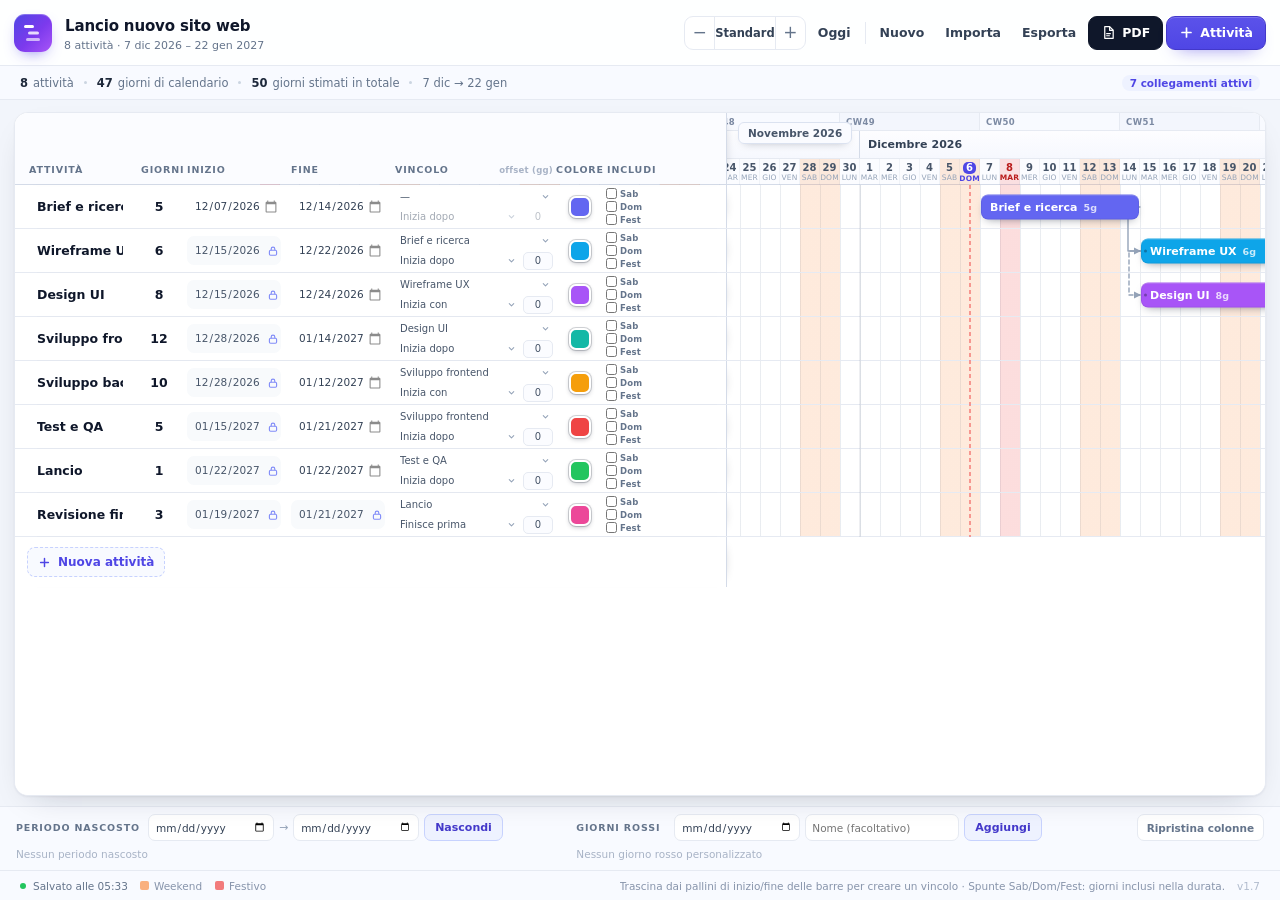
==== GanttCT-Installazione/app/index.html @ 8334c630 "v1.9: nome "GanttCT by MG" e icona dell'applicazione - Icona da Icona.png: assets/icon.ico (collegam" ====
<!DOCTYPE html>
<html lang="it">
<head>
  <meta charset="utf-8">
  <meta name="viewport" content="width=device-width, initial-scale=1">
  <meta name="description" content="GanttCT by MG — pianificazione attività con diagramma di Gantt, dipendenze automatiche, export PDF e progetto JSON.">
  <title>GanttCT by MG</title>
  <link rel="icon" href="assets/icon.png" type="image/png">
  <link rel="apple-touch-icon" href="assets/icon.png">
  <link rel="stylesheet" href="css/styles.css">
</head>
<body>
  <div class="app" id="app">
    <header class="topbar">
      <div class="brand">
        <div class="logo" aria-hidden="true">
          <svg viewBox="0 0 24 24" fill="none">
            <rect x="3" y="4" width="10" height="3" rx="1.5" fill="#fff"/>
            <rect x="7" y="10.5" width="11" height="3" rx="1.5" fill="#fff" opacity=".82"/>
            <rect x="5" y="17" width="14" height="3" rx="1.5" fill="#fff" opacity=".62"/>
          </svg>
        </div>
        <div class="brand-text">
          <div class="app-name">GanttCT by MG</div>
          <input id="projectName" class="project-name" value="Nuovo progetto" maxlength="80"
                 aria-label="Nome del progetto" spellcheck="false" autocomplete="off">
          <div class="project-meta" id="projectMeta">—</div>
        </div>
      </div>

      <div class="toolbar">
        <div class="zoom" role="group" aria-label="Livello di zoom">
          <button type="button" class="zoom-btn" id="zoomOut" title="Riduci zoom" aria-label="Riduci zoom">−</button>
          <span class="zoom-label" id="zoomLabel" title="Livello di zoom">Standard</span>
          <button type="button" class="zoom-btn" id="zoomIn" title="Aumenta zoom" aria-label="Aumenta zoom">+</button>
        </div>
        <button type="button" class="btn ghost" id="btnToday" title="Vai a oggi">Oggi</button>
        <span class="divider" aria-hidden="true"></span>
        <button type="button" class="btn ghost" id="btnNew" title="Crea un nuovo lavoro: Gantt o stima tempo ciclo">Nuovo</button>
        <button type="button" class="btn ghost" id="btnImport" title="Importa un progetto .json">Importa</button>
        <button type="button" class="btn ghost" id="btnJson" title="Esporta il progetto in JSON (Ctrl+S)">Esporta</button>
        <button type="button" class="btn dark" id="btnPdf" title="Esporta il diagramma in PDF">
          <svg viewBox="0 0 16 16" aria-hidden="true"><path d="M4 1.8h5.2L13 5.6v8.6H4z" fill="none" stroke="currentColor" stroke-width="1.3" stroke-linejoin="round"/><path d="M9.2 1.8v3.9H13" fill="none" stroke="currentColor" stroke-width="1.3" stroke-linejoin="round"/><path d="M6 9.2h4M6 11.5h3" stroke="currentColor" stroke-width="1.2" stroke-linecap="round"/></svg>
          PDF
        </button>
        <button type="button" class="btn primary" id="btnAdd" title="Aggiungi attività">
          <svg viewBox="0 0 16 16" aria-hidden="true"><path d="M8 3.2v9.6M3.2 8h9.6" stroke="currentColor" stroke-width="1.8" stroke-linecap="round"/></svg>
          Attività
        </button>
        <input type="file" id="fileInput" accept=".json,application/json" hidden>
      </div>
    </header>

    <div class="statsbar" id="statsbar"></div>

    <main class="board" id="board">
      <div class="tl-chip" id="tlChip" aria-hidden="true"><span id="tlChipText"></span></div>
      <div class="grid" id="grid" aria-label="Diagramma di Gantt"></div>
      <div class="empty" id="empty" hidden>
        <div class="empty-icon" aria-hidden="true">
          <svg viewBox="0 0 48 48" fill="none">
            <rect x="5" y="9" width="38" height="30" rx="6" stroke="currentColor" stroke-width="2"/>
            <path d="M5 18h38M16 9v30" stroke="currentColor" stroke-width="2"/>
            <rect x="21" y="23" width="14" height="5" rx="2.5" fill="currentColor" opacity=".75"/>
            <rect x="21" y="31" width="9" height="4" rx="2" fill="currentColor" opacity=".4"/>
          </svg>
        </div>
        <h2>Inizia a pianificare</h2>
        <p>Aggiungi la prima attività con durata e date, oppure importa un progetto salvato. Puoi partire anche da un esempio già collegato.</p>
        <div class="empty-actions">
          <button type="button" class="btn primary" id="emptyAdd">Aggiungi attività</button>
          <button type="button" class="btn ghost" id="emptyDemo">Carica esempio</button>
        </div>
      </div>
    </main>

    <nav class="sheetbar" id="sheetBar" aria-label="Pagine del tempo ciclo" hidden>
      <div class="sheet-tabs" id="sheetTabs" role="tablist"></div>
      <button type="button" class="sheet-add" id="btnAddSheet" title="Aggiungi una pagina" aria-label="Aggiungi una pagina">
        <svg viewBox="0 0 16 16" aria-hidden="true"><path d="M8 3.2v9.6M3.2 8h9.6" stroke="currentColor" stroke-width="1.8" stroke-linecap="round"/></svg>
      </button>
      <div class="sheet-side">
        <select class="cal-inp sheet-import" id="importSheetSel" aria-label="Importa un'altra pagina come attività"></select>
        <button type="button" class="cal-reset" id="btnResetColsCycle" title="Ripristina la larghezza predefinita delle colonne">Ripristina colonne</button>
      </div>
    </nav>

    <div class="split-handle" id="calcSplit" role="separator" aria-orientation="horizontal" tabindex="0"
         aria-label="Dividi lo spazio tra grafico e calcolo" hidden
         title="Trascina in alto o in basso per dividere lo spazio tra grafico e calcolo · doppio clic per ripristinare"><span aria-hidden="true"></span></div>
    <section class="ctcalc" id="ctCalc" aria-label="Calcolo del tempo ciclo tra due attività" hidden>
      <span class="cal-label" title="Differenza tra i secondi di fine di due attività della pagina">Calcolo tempo ciclo</span>
      <span class="ctc-txt">dalla fine di</span>
      <select class="cal-inp ctc-sel" id="calcFrom" aria-label="Prima attività: fine di riferimento"></select>
      <span class="ctc-txt">alla fine di</span>
      <select class="cal-inp ctc-sel" id="calcTo" aria-label="Seconda attività: fine di riferimento"></select>
      <span class="ctc-eq" aria-hidden="true">=</span>
      <output class="ctc-result" id="calcResult" aria-live="polite">—</output>
      <span class="ctc-detail" id="calcDetail"></span>
    </section>

    <section class="calpanel" id="calPanel" aria-label="Calendario personalizzato">
      <div class="cal-block">
        <span class="cal-label" title="Nasconde un intervallo dal diagramma: le date non occupano spazio. Le durate delle attività non cambiano.">Periodo nascosto</span>
        <div class="cal-form">
          <input type="date" class="cal-inp" id="hideStart" aria-label="Inizio del periodo da nascondere">
          <span class="cal-arrow" aria-hidden="true">→</span>
          <input type="date" class="cal-inp" id="hideEnd" aria-label="Fine del periodo da nascondere">
          <button type="button" class="cal-btn" id="btnHideRange" title="Nascondi il periodo dal diagramma">Nascondi</button>
        </div>
        <div class="chips" id="hiddenChips" aria-live="polite"></div>
      </div>
      <div class="cal-block">
        <span class="cal-label" title="Aggiunge un giorno rosso personalizzato: viene mostrato in rosso e conta come festivo per la spunta Fest.">Giorni rossi</span>
        <div class="cal-form">
          <input type="date" class="cal-inp" id="customDate" aria-label="Data del giorno rosso">
          <input type="text" class="cal-inp cal-name" id="customName" maxlength="60" placeholder="Nome (facoltativo)" aria-label="Nome del giorno rosso">
          <button type="button" class="cal-btn" id="btnAddCustom" title="Aggiungi un giorno rosso al calendario">Aggiungi</button>
        </div>
        <div class="chips" id="customChips" aria-live="polite"></div>
      </div>
      <button type="button" class="cal-reset" id="btnResetCols" title="Ripristina la larghezza predefinita delle colonne">Ripristina colonne</button>
    </section>

    <footer class="statusbar">
      <span id="saveStatus">Salvataggio automatico attivo</span>
      <span class="legend"><i class="lg lg-we" aria-hidden="true"></i>Weekend<i class="lg lg-hol" aria-hidden="true"></i>Festivo</span>
      <span class="status-hint">Trascina i bordi delle intestazioni per ridimensionare le colonne · Spunte Sab/Dom/Fest: giorni inclusi nella durata.</span>
      <span class="version">v1.7</span>
    </footer>
  </div>

  <div class="modal-backdrop" id="modal" hidden>
    <div class="modal" role="dialog" aria-modal="true" aria-labelledby="modalTitle" aria-describedby="modalText">
      <div class="modal-icon" id="modalIcon" aria-hidden="true">!</div>
      <h2 id="modalTitle">Conferma</h2>
      <p id="modalText"></p>
      <div class="modal-actions">
        <button type="button" class="btn ghost" id="modalCancel">Annulla</button>
        <button type="button" class="btn primary" id="modalOk">Conferma</button>
      </div>
    </div>
  </div>

  <div class="modal-backdrop" id="typeModal" hidden>
    <div class="modal modal-type" role="dialog" aria-modal="true" aria-labelledby="typeTitle">
      <div class="modal-icon" aria-hidden="true">+</div>
      <h2 id="typeTitle">Nuovo lavoro</h2>
      <p>Scegli il tipo di grafico da creare.</p>
      <div class="type-cards">
        <button type="button" class="type-card" data-type="gantt">
          <span class="type-ico" aria-hidden="true">
            <svg viewBox="0 0 32 32" fill="none"><rect x="3" y="5" width="26" height="22" rx="4" stroke="currentColor" stroke-width="1.8"/><path d="M3 11h26" stroke="currentColor" stroke-width="1.8"/><rect x="7" y="14" width="10" height="3.4" rx="1.7" fill="currentColor"/><rect x="13" y="20" width="12" height="3.4" rx="1.7" fill="currentColor" opacity=".55"/></svg>
          </span>
          <b>Diagramma di Gantt</b>
          <span class="type-desc">Attività su calendario in giorni, con weekend, festivi, periodi nascosti e vincoli.</span>
        </button>
        <button type="button" class="type-card" data-type="cycle">
          <span class="type-ico" aria-hidden="true">
            <svg viewBox="0 0 32 32" fill="none"><circle cx="16" cy="17" r="11" stroke="currentColor" stroke-width="1.8"/><path d="M16 10v7l4.5 3" stroke="currentColor" stroke-width="1.8" stroke-linecap="round" stroke-linejoin="round"/><path d="M13 3.5h6" stroke="currentColor" stroke-width="1.8" stroke-linecap="round"/></svg>
          </span>
          <b>Stima tempo ciclo</b>
          <span class="type-desc">Attività in secondi su più pagine; una pagina si può importare in un’altra con nome e tempo ciclo.</span>
        </button>
      </div>
      <p class="type-warn" id="typeWarn">Il lavoro attuale verrà sostituito: se vuoi conservarlo, esportalo prima in JSON.</p>
      <div class="modal-actions">
        <button type="button" class="btn ghost" id="typeCancel">Annulla</button>
      </div>
    </div>
  </div>

  <div class="toast-wrap" id="toast" role="status" aria-live="polite"></div>

  <script src="js/pdf.js"></script>
  <script src="js/app.js"></script>
</body>
</html>
---- GanttCT-Installazione/app/css/styles.css ----
/* ============================================================
   GanttFlow — stylesheet
   ============================================================ */
:root {
  --bg: #f2f5fb;
  --panel: #ffffff;
  --panel-alt: #fbfcff;
  --line: #e6eaf2;
  --line-strong: #d4dbe8;
  --text: #0f172a;
  --muted: #64748b;
  --muted-2: #94a3b8;
  --accent: #4f46e5;
  --accent-2: #7c3aed;
  --accent-soft: #eef2ff;
  --danger: #e11d48;
  --danger-soft: #fff1f4;
  --left-w: 712px;
  --row-h: 44px;
  --head-h: 72px;
  --tl-w: 800px;
  --px: 20px;
  --sat: 0;
  --sun: 1;
  --dayline: rgba(148, 163, 184, .2);
  --radius: 12px;
  --shadow-sm: 0 1px 2px rgba(15, 23, 42, .05);
  --shadow-md: 0 1px 2px rgba(15, 23, 42, .05), 0 12px 32px -18px rgba(15, 23, 42, .28);
  color-scheme: light;
}

* { box-sizing: border-box; }

html, body { height: 100%; }

body {
  margin: 0;
  overflow: hidden;
  background: var(--bg);
  color: var(--text);
  font-family: "Segoe UI", ui-sans-serif, system-ui, -apple-system, "Helvetica Neue", Arial, sans-serif;
  font-size: 13px;
  -webkit-font-smoothing: antialiased;
  text-rendering: optimizeLegibility;
}

button, input, select { font: inherit; color: inherit; }
button { cursor: pointer; }
svg { display: block; }

.app {
  display: flex;
  flex-direction: column;
  height: 100vh;
}

/* ---------------- Top bar ---------------- */
.topbar {
  display: flex;
  align-items: center;
  gap: 18px;
  padding: 0 18px;
  height: 66px;
  flex: none;
  background: rgba(255, 255, 255, .92);
  border-bottom: 1px solid var(--line);
  backdrop-filter: blur(8px);
  position: relative;
  z-index: 50;
}

.brand { display: flex; align-items: center; gap: 12px; min-width: 0; }

.logo {
  width: 38px;
  height: 38px;
  border-radius: 11px;
  background: linear-gradient(135deg, #4f46e5 0%, #7c3aed 55%, #a855f7 100%);
  display: grid;
  place-items: center;
  box-shadow: 0 6px 16px -8px rgba(79, 70, 229, .9), inset 0 1px 0 rgba(255, 255, 255, .25);
  flex: none;
}
.logo svg { width: 24px; height: 24px; }

.brand-text { min-width: 0; display: flex; flex-direction: column; gap: 1px; }
.app-name {
  font-size: 9.5px;
  font-weight: 700;
  letter-spacing: .16em;
  text-transform: uppercase;
  color: var(--accent);
  line-height: 1.1;
}

.project-name {
  border: 1px solid transparent;
  background: transparent;
  font-size: 15px;
  font-weight: 650;
  letter-spacing: -.01em;
  width: 320px;
  max-width: 100%;
  height: 24px;
  padding: 0 5px;
  margin-left: -5px;
  border-radius: 6px;
  line-height: 22px;
}
.project-name:hover { border-color: var(--line); }
.project-name:focus {
  outline: none;
  border-color: #c7d2fe;
  background: #fff;
  box-shadow: 0 0 0 3px rgba(99, 102, 241, .14);
}
.project-meta {
  font-size: 11px;
  color: var(--muted);
  white-space: nowrap;
  overflow: hidden;
  text-overflow: ellipsis;
  padding-left: 0;
}

.toolbar {
  margin-left: auto;
  display: flex;
  align-items: center;
  gap: 6px;
  flex-wrap: nowrap;
}

.divider { width: 1px; height: 22px; background: var(--line); margin: 0 4px; flex: none; }

.btn {
  display: inline-flex;
  align-items: center;
  justify-content: center;
  gap: 6px;
  height: 34px;
  padding: 0 12px;
  border-radius: 9px;
  border: 1px solid var(--line);
  background: #fff;
  color: var(--text);
  font-size: 12.5px;
  font-weight: 550;
  white-space: nowrap;
  transition: background .15s, border-color .15s, box-shadow .15s, transform .06s;
}
.btn svg { width: 15px; height: 15px; flex: none; }
.btn:hover { background: #f8fafc; border-color: var(--line-strong); }
.btn:active { transform: translateY(1px); }
.btn:focus-visible { outline: none; box-shadow: 0 0 0 3px rgba(99, 102, 241, .22); }
.btn.ghost { background: transparent; border-color: transparent; color: #334155; }
.btn.ghost:hover { background: #f1f5f9; border-color: transparent; }
.btn.primary {
  background: linear-gradient(180deg, #5b52ea, #4f46e5);
  border-color: #4338ca;
  color: #fff;
  box-shadow: 0 8px 18px -12px rgba(79, 70, 229, .95), inset 0 1px 0 rgba(255, 255, 255, .18);
}
.btn.primary:hover { background: linear-gradient(180deg, #4f46e5, #4338ca); border-color: #3730a3; }
.btn.dark {
  background: #0f172a;
  border-color: #0f172a;
  color: #fff;
}
.btn.dark:hover { background: #1e293b; border-color: #1e293b; }
.btn.danger { background: var(--danger); border-color: var(--danger); color: #fff; }
.btn.danger:hover { background: #be123c; border-color: #be123c; }
.btn:disabled { opacity: .45; cursor: not-allowed; }

.zoom {
  display: flex;
  align-items: center;
  height: 34px;
  border: 1px solid var(--line);
  border-radius: 9px;
  background: #fff;
  overflow: hidden;
  flex: none;
}
.zoom-btn {
  width: 29px;
  height: 32px;
  border: 0;
  background: transparent;
  color: var(--muted);
  display: grid;
  place-items: center;
  font-size: 17px;
  line-height: 1;
  font-weight: 500;
}
.zoom-btn:hover { background: #f1f5f9; color: var(--text); }
.zoom-label {
  min-width: 74px;
  text-align: center;
  font-size: 11.5px;
  font-weight: 600;
  color: #334155;
  border-left: 1px solid var(--line);
  border-right: 1px solid var(--line);
  height: 32px;
  line-height: 32px;
  user-select: none;
}

/* ---------------- Stats bar ---------------- */
.statsbar {
  flex: none;
  display: flex;
  align-items: center;
  gap: 10px;
  height: 34px;
  padding: 0 20px;
  font-size: 11.5px;
  color: var(--muted);
  background: #f8faff;
  border-bottom: 1px solid var(--line);
  overflow: hidden;
  white-space: nowrap;
}
.statsbar b { color: #1e293b; font-weight: 650; }
.statsbar .stat { display: inline-flex; align-items: center; gap: 5px; }
.statsbar .dot { width: 3px; height: 3px; border-radius: 50%; background: #cbd5e1; flex: none; }
.statsbar .pill {
  margin-left: auto;
  display: inline-flex;
  align-items: center;
  gap: 5px;
  padding: 2px 8px;
  border-radius: 999px;
  background: var(--accent-soft);
  color: var(--accent);
  font-weight: 600;
  font-size: 10.5px;
}

/* ---------------- Board / grid ---------------- */
.board {
  position: relative;
  flex: 1 1 auto;
  min-height: 0;
  margin: 12px 14px 10px;
  background: var(--panel);
  border: 1px solid var(--line);
  border-radius: 14px;
  box-shadow: var(--shadow-md);
  overflow: auto;
  overscroll-behavior: contain;
  scrollbar-gutter: stable;
}
.board::-webkit-scrollbar { width: 12px; height: 12px; }
.board::-webkit-scrollbar-track { background: transparent; }
.board::-webkit-scrollbar-thumb { background: #cbd5e1; border-radius: 99px; border: 3px solid #fff; }
.board::-webkit-scrollbar-thumb:hover { background: #94a3b8; }

.grid {
  position: relative;
  width: max-content;
  min-width: 100%;
  min-height: 100%;
  background: #fff;
}

.row {
  display: flex;
  align-items: stretch;
  height: var(--row-h);
  position: relative;
  border-bottom: 1px solid var(--line);
}
.row.task:hover { z-index: 2; }

.fields {
  display: grid;
  grid-template-columns: var(--colw, minmax(120px, 1fr) 46px 104px 104px 168px 44px 64px 60px);
  width: var(--left-w);
  flex: 0 0 var(--left-w);
  position: sticky;
  left: 0;
  z-index: 10;
  background: var(--panel);
  border-right: 1px solid var(--line-strong);
  box-shadow: 6px 0 12px -12px rgba(15, 23, 42, .45);
}

.cell {
  display: flex;
  align-items: center;
  min-width: 0;
  padding: 0 5px;
  position: relative;
}
.cell-name { padding-left: 14px; }
.cell-dur { padding: 0 3px; }
.row.task .cell-pred { flex-direction: column; justify-content: center; gap: 2px; padding: 2px 5px; }
.link-line { display: flex; align-items: center; gap: 4px; width: 100%; min-width: 0; }
.cell-color { justify-content: center; }
.row.task .cell-flags { flex-direction: column; align-items: flex-start; justify-content: center; gap: 1px; padding: 1px 4px; }
.flag {
  display: flex;
  align-items: center;
  gap: 3px;
  height: 12px;
  font-size: 8.5px;
  font-weight: 650;
  letter-spacing: .02em;
  color: var(--muted);
  cursor: pointer;
  user-select: none;
  white-space: nowrap;
}
.flag input {
  width: 11px;
  height: 11px;
  margin: 0;
  flex: none;
  accent-color: var(--accent);
  cursor: pointer;
}
.flag:hover { color: #334155; }
.cell-act { gap: 1px; justify-content: flex-end; padding-right: 8px; }
.head-sub {
  margin-left: auto;
  padding-left: 6px;
  font-size: 8.5px;
  font-weight: 600;
  letter-spacing: .03em;
  text-transform: none;
  color: #a8b3c6;
}

/* ---- header row ---- */
.row-head {
  position: sticky;
  top: 0;
  z-index: 30;
  height: var(--head-h);
  background: var(--panel);
  border-bottom: 1px solid var(--line-strong);
}
.row-head .fields {
  z-index: 31;
  background: var(--panel-alt);
  height: 100%;
  align-items: stretch;
}
.row-head .cell {
  align-items: flex-end;
  padding-bottom: 9px;
  font-size: 9.5px;
  letter-spacing: .09em;
  text-transform: uppercase;
  color: var(--muted);
  font-weight: 650;
}
.row-head .cell-name { padding-left: 14px; }
.row-head .cell-dur { padding-left: 5px; }
.row-head .cell-color { justify-content: center; }
.col-resizer {
  position: absolute;
  top: 0;
  right: -3px;
  bottom: 0;
  width: 7px;
  cursor: col-resize;
  z-index: 6;
  touch-action: none;
}
.col-resizer::after {
  content: "";
  position: absolute;
  left: 3px;
  top: 7px;
  bottom: 7px;
  width: 1px;
  border-radius: 1px;
  background: transparent;
  transition: background .12s;
}
.col-resizer:hover::after,
.row-head .cell:hover > .col-resizer::after { background: rgba(79, 70, 229, .55); }
body.col-resizing { cursor: col-resize; user-select: none; }
body.col-resizing .col-resizer::after { background: var(--accent); }
.head-timeline {
  flex: 0 0 auto;
  width: var(--tl-w);
  position: relative;
  background: var(--panel-alt);
  display: flex;
  flex-direction: column;
  border-bottom: 0;
}
.weeks {
  display: flex;
  height: 18px;
  flex: none;
  border-bottom: 1px solid var(--line);
  background: #f8faff;
  position: relative;
  overflow: hidden;
}
.week {
  flex: 0 0 auto;
  display: flex;
  align-items: center;
  padding: 0 6px;
  border-right: 1px solid var(--line);
  font-size: 8.5px;
  font-weight: 700;
  letter-spacing: .05em;
  color: #7c8aa3;
  white-space: nowrap;
  overflow: hidden;
}
.week:nth-child(even) { background: #f3f6fd; }
.week:last-child { border-right: 0; }
.months {
  display: flex;
  height: 28px;
  flex: none;
  border-bottom: 1px solid var(--line);
  position: relative;
}
.month {
  flex: 0 0 auto;
  display: flex;
  align-items: center;
  padding: 0 8px;
  border-right: 1px solid var(--line-strong);
  background: linear-gradient(180deg, #fdfdff, #f6f8fe);
  font-size: 11px;
  font-weight: 650;
  color: #334155;
  letter-spacing: .005em;
  white-space: nowrap;
  overflow: hidden;
  text-overflow: clip;
  min-width: 0;
}
.month:last-child { border-right: 0; }
.days {
  display: flex;
  height: 26px;
  flex: none;
  overflow: hidden;
}
.day {
  flex: 0 0 auto;
  display: flex;
  flex-direction: column;
  align-items: center;
  justify-content: center;
  gap: 1px;
  font-size: 9px;
  color: var(--muted);
  line-height: 1;
  overflow: hidden;
  border-right: 1px solid rgba(148, 163, 184, .1);
}
.day .dnum { font-weight: 600; font-size: 10px; color: #475569; }
.day .dw { font-size: 7.5px; text-transform: uppercase; letter-spacing: .02em; color: #94a3b8; }
.day.we { background: rgba(249, 115, 22, .15); }
.day.hol { background: rgba(239, 68, 68, .16); }
.day.hol .dnum, .day.hol .dw { color: #b91c1c; font-weight: 700; }
.day.hol.is-today .dnum { background: #dc2626; }
.day.is-today .dnum {
  background: var(--accent);
  color: #fff;
  border-radius: 5px;
  padding: 1px 3px;
  font-weight: 700;
}
.day.is-today .dw { color: var(--accent); font-weight: 700; }

.grid.compact .row-head { height: 38px; }
.grid.compact .row-head .cell { padding-bottom: 10px; }
.grid.compact .days { display: none; }
.grid.compact .weeks { height: 16px; }
.grid.compact .week { padding: 0 4px; font-size: 8px; letter-spacing: .03em; }
.grid.compact .months { height: 22px; border-bottom: 0; }
.grid.compact .month { font-size: 10.5px; }

/* ---- timeline lanes ---- */
.timeline {
  flex: 0 0 auto;
  width: var(--tl-w);
  position: relative;
  overflow: hidden;
}
.lane {
  position: absolute;
  inset: 0;
  background-color: transparent;
  background-image:
    var(--day-bg, linear-gradient(transparent, transparent)),
    repeating-linear-gradient(90deg, var(--dayline) 0, var(--dayline) 1px, transparent 1px, transparent var(--px));
  background-size: 100% 100%, var(--px) 100%;
  background-position: 0 0, 0 0;
  background-repeat: no-repeat, repeat-x;
}
.row.selected .lane { background-color: rgba(79, 70, 229, .05); }
.row.selected .fields { background: #f7f8ff; }
.row.selected .cell-name { box-shadow: inset 3px 0 0 var(--accent); }

.bar {
  position: absolute;
  top: 50%;
  transform: translateY(-50%);
  height: 25px;
  border-radius: 7px;
  display: flex;
  align-items: center;
  gap: 6px;
  padding: 0 9px;
  color: #fff;
  font-size: 11px;
  font-weight: 600;
  white-space: nowrap;
  overflow: hidden;
  z-index: 6;
  cursor: pointer;
  min-width: 4px;
  box-shadow: 0 4px 10px -5px rgba(15, 23, 42, .55), inset 0 1px 0 rgba(255, 255, 255, .28), inset 0 0 0 1px rgba(15, 23, 42, .06);
  transition: filter .15s, box-shadow .15s;
  user-select: none;
}
.bar:hover { filter: brightness(1.06) saturate(1.03); }
.bar.light { color: #1e293b; text-shadow: 0 1px 0 rgba(255, 255, 255, .28); }
.bar .bar-name { overflow: hidden; text-overflow: ellipsis; min-width: 0; }
.bar .bar-days { flex: none; font-size: 9.5px; font-weight: 700; opacity: .78; letter-spacing: .01em; }
.bar.selected { box-shadow: 0 0 0 2px #fff, 0 0 0 4px rgba(79, 70, 229, .55), 0 6px 14px -6px rgba(15, 23, 42, .5); }
.bar.linked::before {
  content: "";
  position: absolute;
  left: 3px;
  top: 50%;
  width: 3px;
  height: 3px;
  margin-top: -1.5px;
  border-radius: 50%;
  background: rgba(15, 23, 42, .35);
}

.links {
  position: absolute;
  left: var(--left-w);
  top: 54px;
  z-index: 4;
  pointer-events: none;
  overflow: visible;
}

/* indicatore del mese visibile, ancorato al bordo sinistro della timeline */
.tl-chip {
  position: sticky;
  top: 9px;
  left: calc(var(--left-w) + 11px);
  z-index: 45;
  width: 0;
  height: 0;
  overflow: visible;
  pointer-events: none;
}
.tl-chip span {
  position: absolute;
  left: 0;
  top: 0;
  display: inline-flex;
  align-items: center;
  height: 22px;
  padding: 0 9px;
  border-radius: 6px;
  background: rgba(250, 251, 255, .95);
  border: 1px solid #dbe2f0;
  box-shadow: 0 4px 10px -6px rgba(15, 23, 42, .35);
  backdrop-filter: blur(4px);
  color: #475569;
  font-size: 10.5px;
  font-weight: 650;
  letter-spacing: .005em;
  white-space: nowrap;
}

/* ---------------- Inputs ---------------- */
.inp {
  width: 100%;
  min-width: 0;
  height: 29px;
  border: 1px solid transparent;
  background: transparent;
  border-radius: 7px;
  padding: 0 7px;
  font-size: 12px;
  line-height: 27px;
  transition: border-color .12s, background .12s, box-shadow .12s;
}
.inp:hover { border-color: var(--line); background: #fff; }
.inp:focus {
  outline: none;
  border-color: #a5b4fc;
  background: #fff;
  box-shadow: 0 0 0 3px rgba(99, 102, 241, .14);
}
.inp::placeholder { color: #b6c0d1; }
.inp-name { font-weight: 550; font-size: 12.5px; height: 30px; }

.inp-num {
  text-align: center;
  padding: 0 2px;
  font-variant-numeric: tabular-nums;
  font-size: 12.5px;
  font-weight: 600;
}
.inp-num::-webkit-outer-spin-button,
.inp-num::-webkit-inner-spin-button { -webkit-appearance: none; margin: 0; }
.inp-num { -moz-appearance: textfield; appearance: textfield; }

.inp-date {
  font-size: 10.5px;
  padding: 0 1px 0 6px;
  font-variant-numeric: tabular-nums;
  color: #334155;
}
.inp-date::-webkit-calendar-picker-indicator {
  opacity: .45;
  cursor: pointer;
  width: 14px;
  height: 14px;
  padding: 0;
  margin-right: 1px;
}
.inp-date:hover::-webkit-calendar-picker-indicator { opacity: .8; }
.inp-date.locked {
  color: #475569;
  background: #f8fafc;
  border-color: transparent;
  padding-right: 20px;
  cursor: default;
}
.inp-date.locked:hover { background: #f8fafc; border-color: transparent; }
.inp-date.locked::-webkit-calendar-picker-indicator { display: none; }
.cell-start .lock, .cell-end .lock {
  position: absolute;
  right: 7px;
  top: 50%;
  transform: translateY(-50%);
  width: 12px;
  height: 12px;
  color: #818cf8;
  opacity: 0;
  pointer-events: none;
  transition: opacity .12s;
}
.cell-start.locked .lock, .cell-end.locked .lock { opacity: 1; }
.cell-start .lock svg, .cell-end .lock svg { width: 12px; height: 12px; }

.inp-select {
  appearance: none;
  -webkit-appearance: none;
  flex: 1 1 auto;
  width: 100%;
  height: 28px;
  font-size: 10.5px;
  padding: 0 16px 0 5px;
  color: #475569;
  text-overflow: ellipsis;
  background-image: url("data:image/svg+xml,%3Csvg xmlns='http://www.w3.org/2000/svg' viewBox='0 0 12 12'%3E%3Cpath d='M3 4.8 6 7.8 9 4.8' fill='none' stroke='%2394a3b8' stroke-width='1.4' stroke-linecap='round' stroke-linejoin='round'/%3E%3C/svg%3E");
  background-repeat: no-repeat;
  background-position: right 3px center;
  background-size: 11px;
}
.inp-select:disabled { opacity: .5; }
.cell-pred .inp-select {
  height: 18px;
  font-size: 10px;
  line-height: 16px;
  border-radius: 5px;
  padding: 0 14px 0 4px;
  background-position: right 2px center;
  background-size: 9px;
}
.cell-pred .inp-pred, .cell-pred .inp-link { flex: 1 1 auto; min-width: 0; }
.cell-pred .inp-lag { flex: 0 0 30px; width: 30px; height: 18px; font-size: 10px; border-radius: 5px; }
.inp-lag {
  flex: 0 0 32px;
  width: 32px;
  height: 27px;
  text-align: center;
  border-color: var(--line);
  font-size: 10.5px;
  padding: 0 2px;
  font-variant-numeric: tabular-nums;
  color: #475569;
  background: #fbfcff;
}
.inp-lag:disabled { opacity: .35; background: transparent; border-color: transparent; }
.inp-lag::-webkit-outer-spin-button,
.inp-lag::-webkit-inner-spin-button { -webkit-appearance: none; margin: 0; }

.swatch-btn {
  width: 28px;
  height: 28px;
  padding: 0;
  border: 0;
  border-radius: 9px;
  background: transparent;
  display: grid;
  place-items: center;
  flex: none;
}
.swatch-dot {
  width: 22px;
  height: 22px;
  border-radius: 7px;
  border: 2px solid #fff;
  box-shadow: 0 0 0 1px rgba(15, 23, 42, .18), 0 2px 5px -1px rgba(15, 23, 42, .3);
}
.swatch-btn:hover .swatch-dot {
  box-shadow: 0 0 0 2px rgba(79, 70, 229, .45), 0 3px 7px -1px rgba(15, 23, 42, .35);
}
.swatch-btn:focus-visible { outline: none; box-shadow: 0 0 0 3px rgba(99, 102, 241, .28); border-radius: 9px; }
.swatch-pop {
  position: absolute;
  top: 38px;
  right: 0;
  z-index: 60;
  display: grid;
  grid-template-columns: repeat(7, 22px);
  gap: 6px;
  padding: 9px;
  background: #fff;
  border: 1px solid var(--line-strong);
  border-radius: 12px;
  box-shadow: 0 18px 40px -18px rgba(15, 23, 42, .6);
}
.swatch-pop[hidden] { display: none; }
.swatch-pop.up { top: auto; bottom: 34px; }
.swatch {
  width: 22px;
  height: 22px;
  padding: 0;
  border: 0;
  border-radius: 7px;
  cursor: pointer;
  box-shadow: inset 0 0 0 1px rgba(15, 23, 42, .18);
  transition: transform .08s;
}
.swatch:hover { transform: scale(1.12); }
.swatch.on { box-shadow: 0 0 0 2px #fff, 0 0 0 4px rgba(79, 70, 229, .8); }

.icon-btn {
  width: 25px;
  height: 25px;
  border: 0;
  border-radius: 6px;
  background: transparent;
  color: #94a3b8;
  display: grid;
  place-items: center;
  opacity: 0;
  transition: opacity .12s, background .12s, color .12s;
  flex: none;
}
.icon-btn svg { width: 14px; height: 14px; }
.row:hover .icon-btn, .row:focus-within .icon-btn, .icon-btn:focus-visible { opacity: 1; }
.icon-btn:hover { background: #eef2f7; color: #334155; }
.icon-btn.danger:hover { background: var(--danger-soft); color: var(--danger); }

/* ---------------- Add row ---------------- */
.add-row {
  height: 50px;
  border-bottom: 0;
}
.add-row .fields {
  position: sticky;
  left: 0;
  background: #fff;
  border-right: 1px solid var(--line-strong);
  display: flex;
  align-items: center;
  padding: 0 12px;
  width: var(--left-w);
}
.add-btn {
  display: inline-flex;
  align-items: center;
  gap: 7px;
  height: 30px;
  padding: 0 10px;
  border: 1px dashed #c7d2fe;
  border-radius: 8px;
  background: #f8faff;
  color: var(--accent);
  font-size: 12px;
  font-weight: 600;
  transition: background .15s, border-color .15s;
}
.add-btn:hover { background: var(--accent-soft); border-color: #a5b4fc; }
.add-btn svg { width: 13px; height: 13px; }
.add-row .timeline { background: transparent; }

/* ---------------- Empty state ---------------- */
.empty {
  height: 100%;
  min-height: 420px;
  display: flex;
  flex-direction: column;
  align-items: center;
  justify-content: center;
  text-align: center;
  padding: 40px;
  background:
    radial-gradient(700px 260px at 50% 0%, rgba(99, 102, 241, .08), transparent 70%),
    linear-gradient(180deg, #fff, #fbfcff);
}
.empty[hidden] { display: none; }
.empty-icon {
  width: 74px;
  height: 74px;
  border-radius: 22px;
  display: grid;
  place-items: center;
  color: var(--accent);
  background: linear-gradient(145deg, #eef2ff, #f5f3ff);
  border: 1px solid #e0e7ff;
  box-shadow: 0 18px 40px -26px rgba(79, 70, 229, .7);
  margin-bottom: 18px;
}
.empty-icon svg { width: 42px; height: 42px; }
.empty h2 { margin: 0 0 8px; font-size: 19px; font-weight: 700; letter-spacing: -.015em; }
.empty p { margin: 0 0 20px; max-width: 430px; color: var(--muted); line-height: 1.55; font-size: 12.5px; }
.empty-actions { display: flex; gap: 8px; }

/* ---------------- Calendario personalizzato ---------------- */
.calpanel {
  flex: none;
  display: flex;
  flex-wrap: wrap;
  align-items: flex-start;
  gap: 7px 20px;
  padding: 7px 16px 8px;
  background: #f8faff;
  border-top: 1px solid var(--line);
}
.cal-block {
  display: flex;
  align-items: center;
  flex-wrap: wrap;
  gap: 6px 8px;
  flex: 1 1 470px;
  min-width: 0;
}
.cal-label {
  flex: none;
  min-width: 90px;
  font-size: 9.5px;
  font-weight: 700;
  letter-spacing: .09em;
  text-transform: uppercase;
  color: var(--muted);
}
.cal-form { display: flex; align-items: center; gap: 5px; flex: none; }
.cal-inp {
  height: 27px;
  border: 1px solid var(--line);
  border-radius: 7px;
  background: #fff;
  padding: 0 6px;
  font-size: 10.5px;
  color: #334155;
}
.cal-inp[type="date"] { width: 126px; font-variant-numeric: tabular-nums; }
.cal-inp.cal-name { width: 154px; }
.cal-inp:focus {
  outline: none;
  border-color: #a5b4fc;
  box-shadow: 0 0 0 3px rgba(99, 102, 241, .14);
}
.cal-arrow { color: #94a3b8; font-size: 11px; }
.cal-btn {
  height: 27px;
  padding: 0 10px;
  border: 1px solid #c7d2fe;
  border-radius: 7px;
  background: #eef2ff;
  color: #4338ca;
  font-size: 11px;
  font-weight: 650;
  white-space: nowrap;
}
.cal-btn:hover { background: #e0e7ff; border-color: #a5b4fc; }
.cal-reset {
  height: 27px;
  padding: 0 9px;
  border: 1px solid var(--line);
  border-radius: 7px;
  background: #fff;
  color: #64748b;
  font-size: 10.5px;
  font-weight: 600;
  margin-left: auto;
  white-space: nowrap;
}
.cal-reset:hover { background: #f1f5f9; color: #334155; }
.chips {
  display: flex;
  align-items: center;
  gap: 5px;
  flex: 1 1 180px;
  min-width: 120px;
  overflow-x: auto;
  padding: 1px 0 2px;
  scrollbar-width: thin;
}
.chips::-webkit-scrollbar { height: 5px; }
.chips::-webkit-scrollbar-thumb { background: #cbd5e1; border-radius: 9px; }
.cal-empty { font-size: 10.5px; color: #a8b3c6; white-space: nowrap; }
.chip {
  display: inline-flex;
  align-items: center;
  gap: 4px;
  height: 22px;
  padding: 0 3px 0 8px;
  border-radius: 999px;
  border: 1px solid var(--line);
  background: #fff;
  font-size: 10px;
  color: #475569;
  white-space: nowrap;
  flex: none;
}
.chip-hidden { background: #eef2ff; border-color: #c7d2fe; color: #4338ca; }
.chip-red { background: #fef2f2; border-color: #fecaca; color: #b91c1c; }
.chip-x {
  width: 16px;
  height: 16px;
  padding: 0;
  border: 0;
  border-radius: 50%;
  background: transparent;
  color: currentColor;
  opacity: .55;
  font-size: 13px;
  line-height: 1;
  display: grid;
  place-items: center;
}
.chip-x:hover { opacity: 1; background: rgba(15, 23, 42, .08); }

/* ---------------- Status bar ---------------- */
.statusbar {
  flex: none;
  height: 30px;
  display: flex;
  align-items: center;
  gap: 12px;
  padding: 0 20px;
  font-size: 10.5px;
  color: var(--muted);
  background: #f8faff;
  border-top: 1px solid var(--line);
  white-space: nowrap;
  overflow: hidden;
}
.statusbar .status-hint {
  margin-left: auto;
  overflow: hidden;
  text-overflow: ellipsis;
  color: #8794ab;
}
.statusbar .version { flex: none; color: #b0bbcd; font-variant-numeric: tabular-nums; }
.statusbar .legend { display: inline-flex; align-items: center; gap: 5px; flex: none; color: #8794ab; }
.statusbar .lg { width: 9px; height: 9px; border-radius: 2px; display: inline-block; flex: none; }
.statusbar .lg-we { background: rgba(249, 115, 22, .55); }
.statusbar .lg-hol { background: rgba(239, 68, 68, .7); margin-left: 8px; }
#saveStatus::before {
  content: "";
  display: inline-block;
  width: 6px;
  height: 6px;
  border-radius: 50%;
  background: #22c55e;
  margin-right: 7px;
  vertical-align: 1px;
}

/* ---------------- Modal ---------------- */
.modal-backdrop {
  position: fixed;
  inset: 0;
  background: rgba(15, 23, 42, .38);
  backdrop-filter: blur(3px);
  z-index: 1000;
  display: grid;
  place-items: center;
  padding: 20px;
  animation: fadeIn .14s ease-out;
}
.modal-backdrop[hidden] { display: none; }
.modal {
  width: min(420px, 100%);
  background: #fff;
  border-radius: 16px;
  border: 1px solid var(--line);
  box-shadow: 0 30px 80px -30px rgba(15, 23, 42, .5);
  padding: 24px 24px 20px;
  animation: popIn .16s cubic-bezier(.2, .9, .3, 1.2);
}
.modal-icon {
  width: 36px;
  height: 36px;
  border-radius: 10px;
  background: var(--accent-soft);
  color: var(--accent);
  display: grid;
  place-items: center;
  font-weight: 800;
  font-size: 17px;
  margin-bottom: 14px;
}
.modal h2 { margin: 0 0 7px; font-size: 16px; font-weight: 700; letter-spacing: -.01em; }
.modal p { margin: 0 0 22px; color: var(--muted); line-height: 1.55; font-size: 12.5px; }
.modal-actions { display: flex; justify-content: flex-end; gap: 8px; }
@keyframes fadeIn { from { opacity: 0; } }
@keyframes popIn { from { opacity: 0; transform: translateY(6px) scale(.98); } }

/* ---------------- Toasts ---------------- */
.toast-wrap {
  position: fixed;
  left: 50%;
  bottom: 46px;
  transform: translateX(-50%);
  z-index: 1100;
  display: flex;
  flex-direction: column;
  align-items: center;
  gap: 8px;
  pointer-events: none;
}
.toast {
  display: flex;
  align-items: center;
  gap: 12px;
  min-height: 40px;
  max-width: min(520px, 90vw);
  padding: 9px 13px 9px 15px;
  border-radius: 11px;
  background: #0f172a;
  color: #f8fafc;
  font-size: 12.5px;
  box-shadow: 0 18px 40px -18px rgba(15, 23, 42, .8);
  pointer-events: auto;
  animation: toastIn .18s cubic-bezier(.2, .9, .3, 1.15);
}
.toast.error { background: #9f1239; }
.toast.out { animation: toastOut .2s ease-in forwards; }
.toast-action {
  border: 0;
  background: rgba(255, 255, 255, .14);
  color: #fff;
  height: 26px;
  padding: 0 10px;
  border-radius: 6px;
  font-size: 11.5px;
  font-weight: 650;
  flex: none;
}
.toast-action:hover { background: rgba(255, 255, 255, .24); }
@keyframes toastIn { from { opacity: 0; transform: translateY(8px); } }
@keyframes toastOut { to { opacity: 0; transform: translateY(6px); } }

/* ---------------- Small screens ---------------- */
@media (max-width: 1280px) {
  .topbar { gap: 12px; padding: 0 14px; }
  .brand-text { width: 210px; }
  .project-name { width: 210px; }
  .app-name { display: none; }
  .toolbar { gap: 3px; }
  .toolbar .btn.ghost { padding: 0 8px; }
  .toolbar .divider { margin: 0 2px; }
  .zoom-label { min-width: 60px; }
}
@media (max-width: 1100px) {
  .brand-text { width: 170px; }
  .project-name { width: 170px; font-size: 13.5px; }
  .btn { padding: 0 9px; }
  .statsbar .status-hint, .statusbar .status-hint { display: none; }
}
@media (max-width: 980px) {
  .topbar { gap: 8px; padding: 0 10px; }
  .brand { gap: 9px; }
  .logo { width: 34px; height: 34px; border-radius: 9px; }
  .brand-text { width: 150px; }
  .project-name { width: 150px; font-size: 13px; }
  .project-meta { font-size: 10px; }
  .toolbar { gap: 2px; }
  .btn { height: 32px; padding: 0 7px; font-size: 12px; }
  .zoom { height: 32px; }
  .zoom-btn { height: 30px; }
  .zoom-label { height: 30px; line-height: 30px; min-width: 54px; font-size: 11px; }
  .divider { display: none; }
  :root { --left-w: 632px; }
  .fields { grid-template-columns: var(--colw, minmax(96px, 1fr) 42px 92px 92px 152px 40px 62px 54px); }
  .statsbar { padding: 0 12px; }
  .row.task .cell-pred { padding: 2px 4px; }
  .row.task .cell-flags { padding: 1px 3px; }
  .calpanel { padding: 6px 10px 7px; gap: 5px 12px; }
  .cal-block { flex-basis: 100%; }
  .cal-label { min-width: 82px; }
  .cal-inp.cal-name { width: 118px; }
}

/* ============================================================
   Stima tempo ciclo (html.mode-cycle)
   ============================================================ */
html.mode-cycle { --left-w: 670px; }
html.mode-cycle .fields { grid-template-columns: var(--colw, minmax(120px, 1fr) 64px 70px 70px 168px 44px 60px); }
html.mode-cycle .row-head { height: 54px; }
html.mode-cycle .board { margin-bottom: 0; border-bottom-left-radius: 0; }
[hidden] { display: none !important; }

.inp-sec { font-size: 12px; }
.cell-start .inp-sec, .cell-end .inp-sec { font-weight: 550; color: #334155; }
.inp-sec.locked {
  color: #475569;
  background: #f8fafc;
  border-color: transparent;
  padding-right: 16px;
  cursor: default;
}
.cell-dur .inp-sec.locked { padding-right: 2px; color: #4338ca; background: #eef2ff; }
.inp:disabled { cursor: default; }
.inp-name:disabled { color: #3730a3; background: transparent; opacity: 1; }

.sheet-badge {
  flex: none;
  width: 18px;
  height: 18px;
  margin-right: 2px;
  border-radius: 5px;
  display: grid;
  place-items: center;
  background: #eef2ff;
  color: var(--accent);
}
.sheet-badge svg { width: 12px; height: 12px; }
.row.sheet-linked .cell-name { padding-left: 10px; }

.bar.sheet-bar {
  background-image: repeating-linear-gradient(135deg, rgba(255, 255, 255, .16) 0 6px, transparent 6px 12px);
  box-shadow: 0 4px 10px -5px rgba(15, 23, 42, .55), inset 0 1px 0 rgba(255, 255, 255, .28), inset 0 0 0 2px rgba(15, 23, 42, .14);
}

/* righello dei secondi */
.sec-ticks .day {
  align-items: flex-start;
  padding-left: 3px;
  border-right: 0;
  border-left: 1px solid rgba(148, 163, 184, .28);
}
.sec-ticks .day.major { border-left-color: rgba(100, 116, 139, .55); }
.sec-ticks .day .dnum { font-size: 9.5px; font-weight: 600; color: #64748b; }
.sec-ticks .day.major .dnum { color: #334155; font-weight: 700; }
.ct-flag {
  position: absolute;
  bottom: 3px;
  transform: translateX(-50%);
  padding: 1px 6px;
  border-radius: 5px;
  background: #ef4444;
  color: #fff;
  font-size: 9.5px;
  font-weight: 700;
  white-space: nowrap;
  box-shadow: 0 3px 8px -4px rgba(185, 28, 28, .8);
  pointer-events: auto;
  z-index: 2;
}
.statsbar .stat-sheet { color: var(--accent); font-weight: 650; }

/* ---------------- barra delle pagine (stile foglio di calcolo) ---------------- */
.sheetbar {
  flex: none;
  display: flex;
  align-items: flex-start;
  gap: 6px;
  margin: 0 14px 8px;
  min-height: 34px;
}
.sheet-tabs {
  display: flex;
  align-items: flex-start;
  gap: 2px;
  min-width: 0;
  overflow-x: auto;
  scrollbar-width: thin;
  padding-bottom: 2px;
}
.sheet-tab {
  position: relative;
  display: inline-flex;
  align-items: center;
  gap: 7px;
  height: 30px;
  padding: 0 11px;
  margin-top: -1px;
  border: 1px solid var(--line);
  border-top: 0;
  border-radius: 0 0 9px 9px;
  background: #eef1f7;
  color: #475569;
  font-size: 12px;
  font-weight: 600;
  white-space: nowrap;
  cursor: pointer;
  user-select: none;
  flex: none;
  transition: background .12s, color .12s;
}
.sheet-tab:hover { background: #e6eaf3; color: var(--text); }
.sheet-tab:focus-visible { outline: none; box-shadow: 0 0 0 3px rgba(99, 102, 241, .22); }
.sheet-tab.active {
  background: #fff;
  color: var(--accent);
  border-color: var(--line-strong);
  box-shadow: 0 6px 12px -10px rgba(15, 23, 42, .5), inset 0 -2px 0 var(--accent);
  z-index: 1;
}
.sheet-name { max-width: 220px; overflow: hidden; text-overflow: ellipsis; }
.sheet-ct {
  font-size: 10px;
  font-weight: 650;
  padding: 1px 6px;
  border-radius: 999px;
  background: rgba(100, 116, 139, .12);
  color: #64748b;
  font-variant-numeric: tabular-nums;
}
.sheet-tab.active .sheet-ct { background: var(--accent-soft); color: var(--accent); }
.sheet-tools { display: inline-flex; gap: 1px; margin-right: -5px; }
.sheet-btn {
  width: 19px;
  height: 19px;
  padding: 0;
  border: 0;
  border-radius: 5px;
  background: transparent;
  color: #94a3b8;
  font-size: 13px;
  line-height: 1;
  display: grid;
  place-items: center;
}
.sheet-btn:hover:not(:disabled) { background: #eef2f7; color: #334155; }
.sheet-btn.sheet-del:hover:not(:disabled) { background: var(--danger-soft); color: var(--danger); }
.sheet-btn:disabled { opacity: .3; cursor: default; }
.sheet-rename {
  width: 150px;
  height: 22px;
  border: 1px solid #a5b4fc;
  border-radius: 5px;
  padding: 0 5px;
  font-size: 12px;
  font-weight: 600;
  outline: none;
  box-shadow: 0 0 0 3px rgba(99, 102, 241, .14);
}
.sheet-add {
  flex: none;
  width: 30px;
  height: 28px;
  margin-top: 1px;
  border: 1px dashed #c7d2fe;
  border-radius: 8px;
  background: #f8faff;
  color: var(--accent);
  display: grid;
  place-items: center;
}
.sheet-add:hover { background: var(--accent-soft); border-color: #a5b4fc; }
.sheet-add svg { width: 13px; height: 13px; }
.sheet-side { margin-left: auto; display: flex; align-items: center; gap: 6px; padding-top: 3px; flex: none; }
.sheet-import { max-width: 260px; height: 27px; font-weight: 600; color: #4338ca; border-color: #c7d2fe; background: #eef2ff; cursor: pointer; }
.sheet-import:disabled { opacity: .55; cursor: not-allowed; }
.sheetbar .cal-reset { margin-left: 0; }

/* ---------------- scelta del tipo di lavoro ---------------- */
.modal-type { width: min(560px, 100%); }
.type-cards { display: grid; grid-template-columns: 1fr 1fr; gap: 10px; margin-bottom: 14px; }
.type-card {
  display: flex;
  flex-direction: column;
  align-items: flex-start;
  gap: 6px;
  padding: 14px;
  border: 1px solid var(--line-strong);
  border-radius: 12px;
  background: #fff;
  text-align: left;
  transition: border-color .12s, box-shadow .12s, transform .06s;
}
.type-card:hover, .type-card:focus-visible {
  outline: none;
  border-color: #a5b4fc;
  box-shadow: 0 0 0 3px rgba(99, 102, 241, .14), 0 12px 24px -18px rgba(79, 70, 229, .8);
}
.type-card:active { transform: translateY(1px); }
.type-card b { font-size: 13.5px; }
.type-ico {
  width: 40px;
  height: 40px;
  border-radius: 11px;
  display: grid;
  place-items: center;
  color: var(--accent);
  background: linear-gradient(145deg, #eef2ff, #f5f3ff);
  border: 1px solid #e0e7ff;
}
.type-ico svg { width: 26px; height: 26px; }
.type-desc { font-size: 11.5px; line-height: 1.45; color: var(--muted); }
.modal .type-warn { margin: 0 0 14px; font-size: 11.5px; color: #b45309; }

@media (max-width: 980px) {
  html.mode-cycle { --left-w: 600px; }
  html.mode-cycle .fields { grid-template-columns: var(--colw, minmax(96px, 1fr) 58px 64px 64px 152px 40px 54px); }
  .sheetbar { margin: 0 10px 6px; flex-wrap: wrap; }
}
@media (max-width: 560px) {
  .type-cards { grid-template-columns: 1fr; }
}

/* ---------------- maniglia di trascinamento delle righe ---------------- */
.drag-handle {
  position: absolute;
  left: 1px;
  top: 50%;
  transform: translateY(-50%);
  width: 12px;
  height: 26px;
  padding: 0;
  border: 0;
  border-radius: 4px;
  background: transparent;
  color: #94a3b8;
  display: grid;
  place-items: center;
  cursor: grab;
  opacity: 0;
  transition: opacity .12s, background .12s, color .12s;
  z-index: 3;
}
.drag-handle svg { width: 6px; height: 12px; fill: currentColor; }
.row.task:hover .drag-handle, .row.task.selected .drag-handle { opacity: .75; }
.drag-handle:hover { opacity: 1 !important; background: #eef2ff; color: var(--accent); }
body.row-dragging, body.row-dragging * { cursor: grabbing !important; user-select: none; }
.row.task.dragging { opacity: .55; }
.row.task.dragging .fields { background: #f5f7ff; }
.drop-line {
  position: absolute;
  left: 0;
  width: calc(var(--left-w) + var(--tl-w));
  height: 2px;
  background: var(--accent);
  border-radius: 2px;
  box-shadow: 0 0 0 2px rgba(79, 70, 229, .15);
  z-index: 40;
  pointer-events: none;
}
.drop-line::before {
  content: "";
  position: absolute;
  left: 2px;
  top: -3px;
  width: 8px;
  height: 8px;
  border-radius: 50%;
  background: var(--accent);
}
.drop-line.noop { opacity: .25; }

/* numero progressivo (tempo ciclo) */
.row-num {
  flex: none;
  min-width: 20px;
  height: 18px;
  padding: 0 4px;
  margin-right: 3px;
  border-radius: 5px;
  background: #f1f5f9;
  color: #64748b;
  font-size: 10px;
  font-weight: 700;
  line-height: 18px;
  text-align: center;
  font-variant-numeric: tabular-nums;
}
.row.task.selected .row-num { background: var(--accent-soft); color: var(--accent); }
html.mode-cycle .row.task .cell-name { padding-left: 14px; }

/* ---------------- calcolo tempo ciclo tra due fini ---------------- */
.ctcalc {
  flex: none;
  display: flex;
  align-items: center;
  flex-wrap: wrap;
  gap: 6px 8px;
  padding: 7px 16px 8px;
  background: #f8faff;
  border-top: 1px solid var(--line);
}
.ctc-txt { font-size: 11px; color: var(--muted); white-space: nowrap; }
.ctc-sel { width: 230px; max-width: 32vw; cursor: pointer; }
.ctc-sel:disabled { opacity: .55; cursor: not-allowed; }
.ctc-eq { font-weight: 700; color: #94a3b8; }
.ctc-result {
  display: inline-flex;
  align-items: center;
  height: 26px;
  padding: 0 11px;
  border-radius: 8px;
  background: var(--accent);
  color: #fff;
  font-size: 12.5px;
  font-weight: 700;
  font-variant-numeric: tabular-nums;
  box-shadow: 0 6px 14px -10px rgba(79, 70, 229, .95);
}
.ctc-result.is-empty { background: #e2e8f0; color: #64748b; box-shadow: none; }
.ctc-detail { font-size: 10.5px; color: #8794ab; white-space: nowrap; overflow: hidden; text-overflow: ellipsis; min-width: 0; flex: 1 1 200px; }
@media (max-width: 980px) {
  .ctcalc { padding: 6px 10px 7px; }
  .ctc-sel { width: 180px; }
}

/* ---------------- divisore grafico / calcolo ---------------- */
.split-handle {
  flex: none;
  position: relative;
  height: 9px;
  margin-top: -4px;
  cursor: row-resize;
  z-index: 5;
  touch-action: none;
}
.split-handle span {
  position: absolute;
  left: 50%;
  top: 3px;
  width: 44px;
  height: 4px;
  margin-left: -22px;
  border-radius: 4px;
  background: #cbd5e1;
  transition: background .12s, width .12s, margin-left .12s;
}
.split-handle::before {
  content: "";
  position: absolute;
  left: 0;
  right: 0;
  top: 4px;
  height: 1px;
  background: transparent;
  transition: background .12s;
}
.split-handle:hover span, .split-handle.active span, .split-handle:focus-visible span {
  background: var(--accent);
  width: 64px;
  margin-left: -32px;
}
.split-handle:hover::before, .split-handle.active::before, .split-handle:focus-visible::before { background: rgba(79, 70, 229, .45); }
.split-handle:focus-visible { outline: none; }
body.split-resizing, body.split-resizing * { cursor: row-resize !important; user-select: none; }
.ctcalc { align-content: flex-start; }
.ctcalc.sized { overflow: auto; }

/* ---------------- vincoli trascinando tra inizio/fine delle barre ---------------- */
.link-pt {
  position: absolute;
  top: 50%;
  width: 11px;
  height: 11px;
  margin: -5.5px 0 0 -5.5px;
  border-radius: 50%;
  background: #fff;
  border: 2px solid var(--accent);
  box-shadow: 0 1px 4px rgba(15, 23, 42, .3);
  cursor: crosshair;
  z-index: 8;
  opacity: 0;
  transform: scale(.7);
  transition: opacity .12s, transform .12s, background .12s, border-color .12s;
}
.row.task:hover .link-pt,
.grid.linking .link-pt { opacity: 1; transform: scale(1); }
.grid.linking .row.task .link-pt { opacity: .55; }
.link-pt:hover,
.link-pt.source,
.grid.linking .row.task .link-pt.target { opacity: 1; transform: scale(1.3); background: var(--accent); }
.link-pt.target.invalid { background: var(--danger) !important; border-color: var(--danger); }
.grid.linking .bar { cursor: crosshair; }
body.link-dragging, body.link-dragging * { cursor: crosshair !important; user-select: none; }
.link-drag {
  position: absolute;
  left: 0;
  top: 0;
  pointer-events: none;
  z-index: 50;
  overflow: visible;
}
.link-drag path {
  fill: none;
  stroke: #94a3b8;
  stroke-width: 2;
  stroke-dasharray: 5 4;
  stroke-linecap: round;
}
.link-drag.ok path { stroke: var(--accent); stroke-dasharray: none; }
.link-drag.bad path { stroke: var(--danger); }
.link-drag-label {
  position: absolute;
  z-index: 51;
  max-width: 360px;
  padding: 5px 9px;
  border-radius: 8px;
  background: #0f172a;
  color: #f8fafc;
  font-size: 11px;
  font-weight: 550;
  line-height: 1.35;
  pointer-events: none;
  box-shadow: 0 10px 24px -12px rgba(15, 23, 42, .8);
}
.link-drag-label.ok { background: var(--accent); }
.link-drag-label.bad { background: #9f1239; }

/* ---------------- spostamento delle barre nel tempo ---------------- */
.bar { cursor: grab; }
.move-grip {
  position: absolute;
  top: 50%;
  width: 26px;
  height: 14px;
  margin: -7px 0 0 -13px;
  display: flex;
  align-items: center;
  justify-content: center;
  border-radius: 7px;
  background: #fff;
  color: var(--accent);
  border: 1.5px solid var(--accent);
  box-shadow: 0 1px 4px rgba(15, 23, 42, .3);
  cursor: grab;
  z-index: 7;
  opacity: 0;
  transform: scale(.7);
  pointer-events: none;
  transition: opacity .12s, transform .12s, background .12s, color .12s;
}
.move-grip svg { width: 15px; height: 8px; display: block; }
.row.task:hover .move-grip,
.row.task.moving .move-grip { opacity: 1; transform: scale(1); pointer-events: auto; }
.move-grip:hover,
.row.task.moving .move-grip { background: var(--accent); color: #fff; transform: scale(1.12); }
.grid.linking .move-grip { display: none; }
.row.task.moving .bar { box-shadow: 0 0 0 2px #fff, 0 0 0 4px rgba(79, 70, 229, .7), 0 10px 20px -8px rgba(15, 23, 42, .6); }
body.bar-moving, body.bar-moving * { cursor: grabbing !important; user-select: none; }
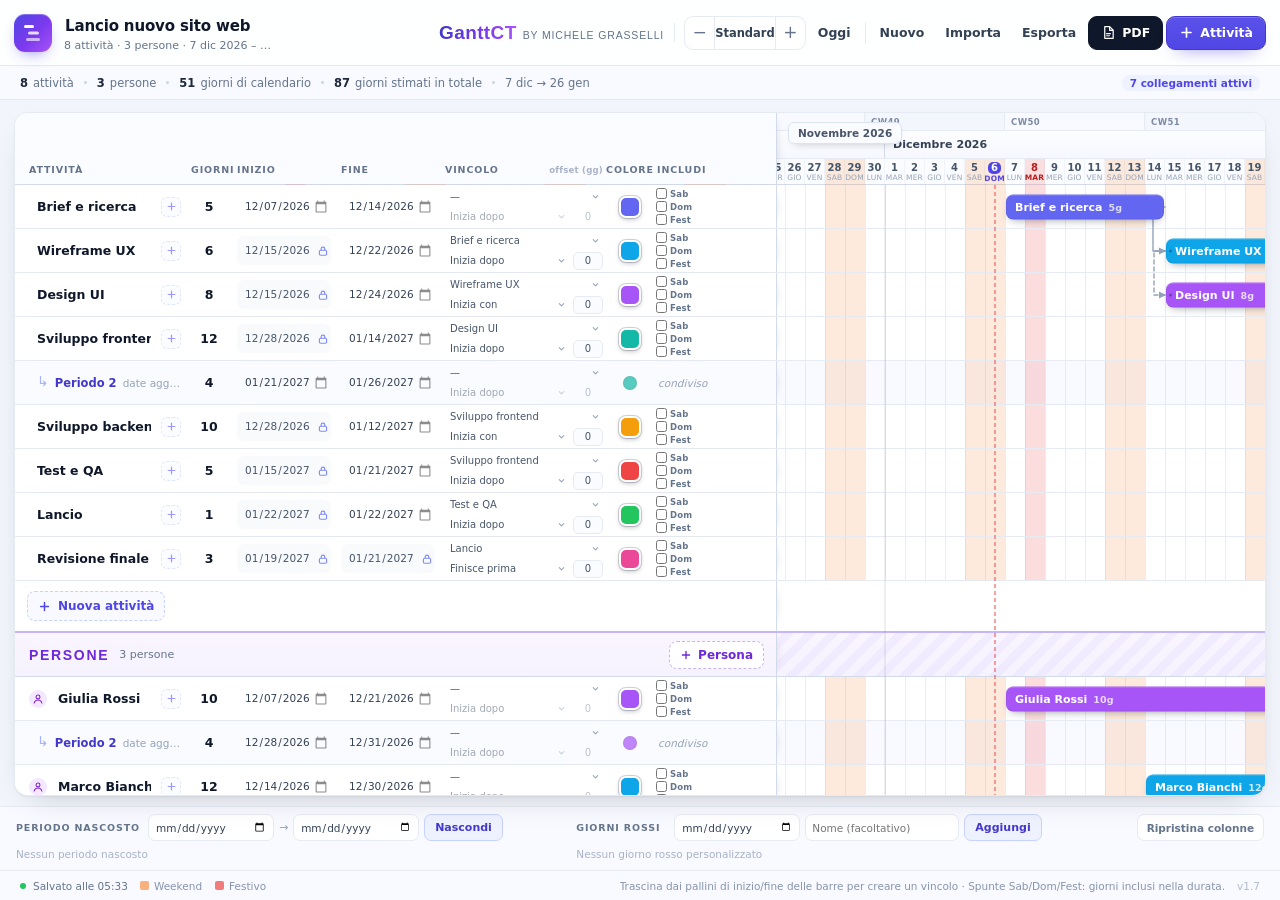
==== commit 76f68c50: "v2.0: periodi multipli per attivita, pianificazione persone e titolo - Gantt: ogni attivita puo aver" ====
--- a/GanttCT-Installazione/app/index.html
+++ b/GanttCT-Installazione/app/index.html
@@ -29,6 +29,10 @@
       </div>
 
       <div class="toolbar">
+        <div class="app-title" aria-label="GanttCT by Michele Grasselli">
+          <span class="app-title-main">GanttCT</span>
+          <span class="app-title-by">by Michele Grasselli</span>
+        </div>
         <div class="zoom" role="group" aria-label="Livello di zoom">
           <button type="button" class="zoom-btn" id="zoomOut" title="Riduci zoom" aria-label="Riduci zoom">−</button>
           <span class="zoom-label" id="zoomLabel" title="Livello di zoom">Standard</span>
--- a/GanttCT-Installazione/app/css/styles.css
+++ b/GanttCT-Installazione/app/css/styles.css
@@ -15,7 +15,7 @@
   --accent-soft: #eef2ff;
   --danger: #e11d48;
   --danger-soft: #fff1f4;
-  --left-w: 712px;
+  --left-w: 762px;
   --row-h: 44px;
   --head-h: 72px;
   --tl-w: 800px;
@@ -273,7 +273,7 @@
   position: relative;
   border-bottom: 1px solid var(--line);
 }
-.row.task:hover { z-index: 2; }
+.row.task:hover, .row.person:hover { z-index: 2; }
 
 .fields {
   display: grid;
@@ -297,10 +297,10 @@
 }
 .cell-name { padding-left: 14px; }
 .cell-dur { padding: 0 3px; }
-.row.task .cell-pred { flex-direction: column; justify-content: center; gap: 2px; padding: 2px 5px; }
+.row.task .cell-pred, .row.person .cell-pred { flex-direction: column; justify-content: center; gap: 2px; padding: 2px 5px; }
 .link-line { display: flex; align-items: center; gap: 4px; width: 100%; min-width: 0; }
 .cell-color { justify-content: center; }
-.row.task .cell-flags { flex-direction: column; align-items: flex-start; justify-content: center; gap: 1px; padding: 1px 4px; }
+.row.task .cell-flags, .row.person .cell-flags { flex-direction: column; align-items: flex-start; justify-content: center; gap: 1px; padding: 1px 4px; }
 .flag {
   display: flex;
   align-items: center;
@@ -1104,7 +1104,7 @@
   .zoom-btn { height: 30px; }
   .zoom-label { height: 30px; line-height: 30px; min-width: 54px; font-size: 11px; }
   .divider { display: none; }
-  :root { --left-w: 632px; }
+  :root { --left-w: 682px; }
   .fields { grid-template-columns: var(--colw, minmax(96px, 1fr) 42px 92px 92px 152px 40px 62px 54px); }
   .statsbar { padding: 0 12px; }
   .row.task .cell-pred { padding: 2px 4px; }
@@ -1497,11 +1497,14 @@
   transition: opacity .12s, transform .12s, background .12s, border-color .12s;
 }
 .row.task:hover .link-pt,
+.row.person:hover .link-pt,
 .grid.linking .link-pt { opacity: 1; transform: scale(1); }
-.grid.linking .row.task .link-pt { opacity: .55; }
+.grid.linking .row.task .link-pt,
+.grid.linking .row.person .link-pt { opacity: .55; }
 .link-pt:hover,
 .link-pt.source,
-.grid.linking .row.task .link-pt.target { opacity: 1; transform: scale(1.3); background: var(--accent); }
+.grid.linking .row.task .link-pt.target,
+.grid.linking .row.person .link-pt.target { opacity: 1; transform: scale(1.3); background: var(--accent); }
 .link-pt.target.invalid { background: var(--danger) !important; border-color: var(--danger); }
 .grid.linking .bar { cursor: crosshair; }
 body.link-dragging, body.link-dragging * { cursor: crosshair !important; user-select: none; }
@@ -1564,9 +1567,173 @@
 }
 .move-grip svg { width: 15px; height: 8px; display: block; }
 .row.task:hover .move-grip,
-.row.task.moving .move-grip { opacity: 1; transform: scale(1); pointer-events: auto; }
+.row.person:hover .move-grip,
+.row.task.moving .move-grip,
+.row.person.moving .move-grip { opacity: 1; transform: scale(1); pointer-events: auto; }
 .move-grip:hover,
-.row.task.moving .move-grip { background: var(--accent); color: #fff; transform: scale(1.12); }
+.row.task.moving .move-grip,
+.row.person.moving .move-grip { background: var(--accent); color: #fff; transform: scale(1.12); }
 .grid.linking .move-grip { display: none; }
-.row.task.moving .bar { box-shadow: 0 0 0 2px #fff, 0 0 0 4px rgba(79, 70, 229, .7), 0 10px 20px -8px rgba(15, 23, 42, .6); }
+.row.task.moving .bar,
+.row.person.moving .bar { box-shadow: 0 0 0 2px #fff, 0 0 0 4px rgba(79, 70, 229, .7), 0 10px 20px -8px rgba(15, 23, 42, .6); }
 body.bar-moving, body.bar-moving * { cursor: grabbing !important; user-select: none; }
+
+/* ---------------- titolo dell'applicazione ---------------- */
+.app-title {
+  display: flex;
+  align-items: baseline;
+  gap: 8px;
+  margin-right: 14px;
+  padding-right: 16px;
+  border-right: 1px solid var(--line);
+  white-space: nowrap;
+  font-family: "Bahnschrift", "DIN Alternate", "DIN Next", "Barlow", "Roboto Condensed", "Segoe UI", sans-serif;
+  user-select: none;
+}
+.app-title-main {
+  font-size: 22px;
+  font-weight: 700;
+  font-stretch: semi-condensed;
+  letter-spacing: .02em;
+  line-height: 1;
+  background: linear-gradient(90deg, #4338ca 0%, #7c3aed 60%, #a855f7 100%);
+  -webkit-background-clip: text;
+  background-clip: text;
+  color: transparent;
+}
+.app-title-by {
+  font-size: 12px;
+  font-weight: 400;
+  font-stretch: semi-condensed;
+  letter-spacing: .14em;
+  text-transform: uppercase;
+  color: #64748b;
+}
+@media (max-width: 1280px) {
+  .app-title { margin-right: 6px; padding-right: 10px; gap: 6px; }
+  .app-title-main { font-size: 19px; }
+  .app-title-by { font-size: 10.5px; letter-spacing: .08em; }
+}
+@media (max-width: 1100px) { .app-title-by { display: none; } }
+@media (max-width: 860px) { .app-title { display: none; } }
+
+/* ---------------- periodi multipli (slot) ---------------- */
+.lane .bar.thin { padding: 0 4px; border-radius: 4px; }
+.lane .bar.slot-extra { background-image: repeating-linear-gradient(135deg, rgba(255, 255, 255, .16) 0 6px, transparent 6px 12px); }
+.add-slot-btn {
+  flex: none;
+  width: 20px;
+  height: 20px;
+  margin-left: 2px;
+  padding: 0;
+  border: 1px dashed #c7d2fe;
+  border-radius: 6px;
+  background: #f8faff;
+  color: var(--accent);
+  display: grid;
+  place-items: center;
+  opacity: .55;
+  transition: opacity .12s, background .12s, border-color .12s;
+}
+.add-slot-btn svg { width: 11px; height: 11px; }
+.row:hover .add-slot-btn, .row.selected .add-slot-btn, .add-slot-btn:focus-visible { opacity: 1; }
+.add-slot-btn:hover { background: var(--accent-soft); border-color: #a5b4fc; border-style: solid; }
+
+.row.slot { background: var(--panel-alt); }
+.row.slot .fields { background: #fafbff; }
+.row.slot .cell-pred { flex-direction: column; justify-content: center; gap: 2px; padding: 2px 5px; }
+.row.slot .cell-flags { justify-content: flex-start; padding: 0 6px; }
+.row.slot .lane { background-color: rgba(248, 250, 255, .6); }
+.row.slot.selected .fields { background: #f2f4ff; }
+.row.slot.selected .cell-name { box-shadow: inset 3px 0 0 var(--accent); }
+.slot-name { padding-left: 22px; gap: 6px; }
+.slot-connector {
+  flex: none;
+  color: #a5b4fc;
+  font-size: 14px;
+  line-height: 1;
+  margin-top: -3px;
+}
+.slot-label {
+  flex: none;
+  font-size: 11.5px;
+  font-weight: 650;
+  color: #4338ca;
+  white-space: nowrap;
+}
+.slot-sub {
+  min-width: 0;
+  font-size: 10.5px;
+  color: var(--muted-2);
+  white-space: nowrap;
+  overflow: hidden;
+  text-overflow: ellipsis;
+}
+.slot-color {
+  width: 14px;
+  height: 14px;
+  border-radius: 50%;
+  box-shadow: inset 0 0 0 1px rgba(15, 23, 42, .12);
+  opacity: .7;
+}
+.slot-note { font-size: 10.5px; color: var(--muted-2); font-style: italic; }
+
+/* ---------------- sezione persone ---------------- */
+.row-kind {
+  flex: none;
+  width: 18px;
+  height: 18px;
+  margin-right: 3px;
+  border-radius: 50%;
+  background: #f3e8ff;
+  color: #7e22ce;
+  display: grid;
+  place-items: center;
+}
+.row-kind svg { width: 12px; height: 12px; }
+.row.person .drag-handle { left: 0; }
+.row.person:hover .drag-handle, .row.person.selected .drag-handle { opacity: .75; }
+.row.person.dragging { opacity: .55; }
+.row.section {
+  height: 46px;
+  border-top: 2px solid #c4b5fd;
+  border-bottom: 1px solid var(--line-strong);
+  background: linear-gradient(180deg, #faf5ff, #f5f3ff);
+}
+.row.section .fields.section-fields {
+  display: flex;
+  align-items: center;
+  gap: 10px;
+  padding: 0 12px 0 14px;
+  background: linear-gradient(180deg, #faf5ff, #f5f3ff);
+}
+.row.section .timeline {
+  background: repeating-linear-gradient(135deg, rgba(196, 181, 253, .14) 0 8px, transparent 8px 16px);
+}
+.section-title {
+  font-family: "Bahnschrift", "DIN Alternate", "Segoe UI", sans-serif;
+  font-size: 14px;
+  font-weight: 700;
+  letter-spacing: .12em;
+  text-transform: uppercase;
+  color: #6d28d9;
+}
+.section-hint { font-size: 11px; color: var(--muted); white-space: nowrap; overflow: hidden; text-overflow: ellipsis; min-width: 0; }
+.section-add {
+  margin-left: auto;
+  flex: none;
+  display: inline-flex;
+  align-items: center;
+  gap: 6px;
+  height: 28px;
+  padding: 0 10px;
+  border: 1px dashed #c4b5fd;
+  border-radius: 8px;
+  background: #fff;
+  color: #6d28d9;
+  font-size: 12px;
+  font-weight: 600;
+  transition: background .15s, border-color .15s;
+}
+.section-add:hover { background: #f3e8ff; border-color: #a78bfa; }
+.section-add svg { width: 12px; height: 12px; }
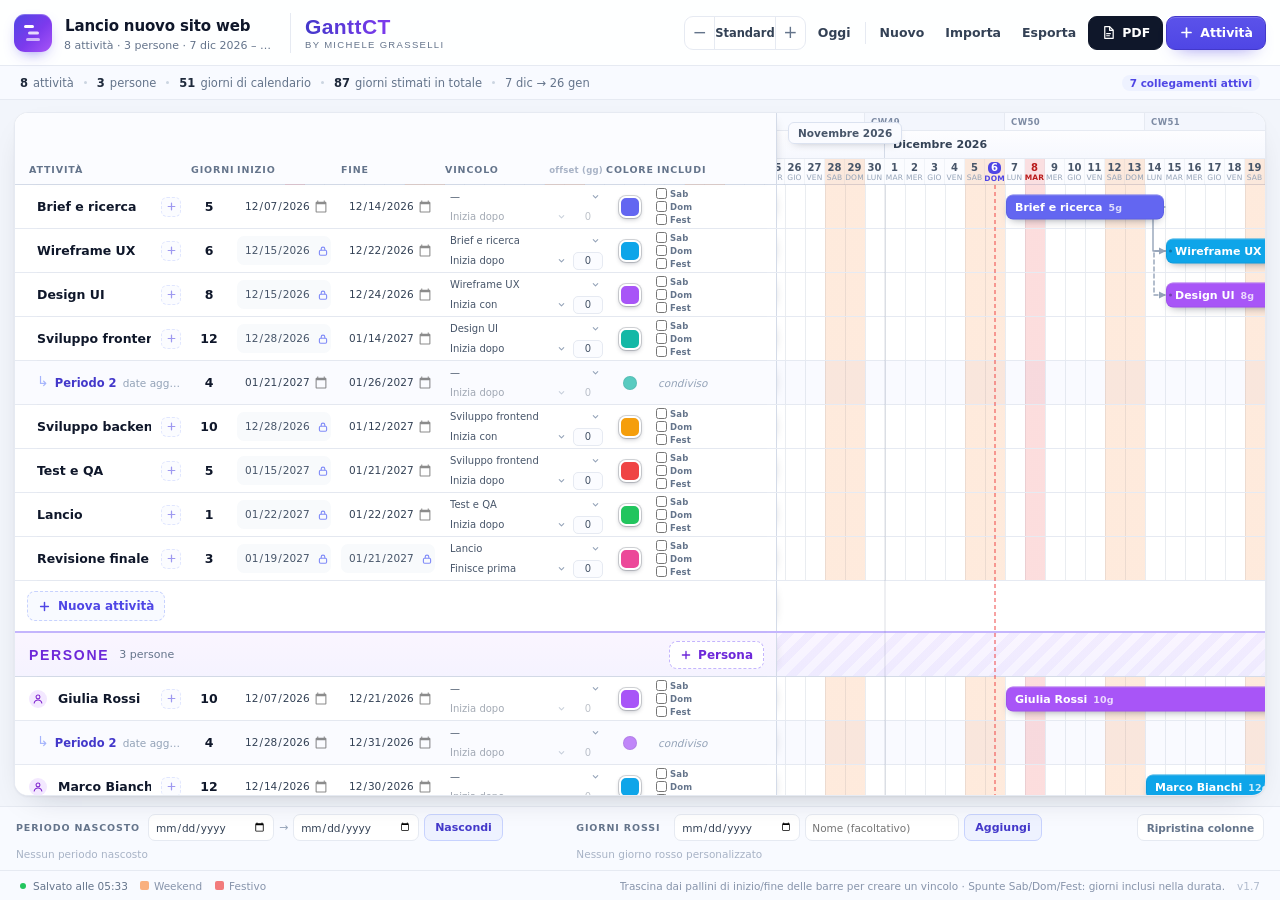
==== commit fbfa5df3: "v2.1: titolo accanto al progetto, file JSON compatibili, collegamento V0 - "GanttCT by Michele Grass" ====
--- a/GanttCT-Installazione/app/index.html
+++ b/GanttCT-Installazione/app/index.html
@@ -26,13 +26,13 @@
                  aria-label="Nome del progetto" spellcheck="false" autocomplete="off">
           <div class="project-meta" id="projectMeta">—</div>
         </div>
-      </div>
-
-      <div class="toolbar">
         <div class="app-title" aria-label="GanttCT by Michele Grasselli">
           <span class="app-title-main">GanttCT</span>
           <span class="app-title-by">by Michele Grasselli</span>
         </div>
+      </div>
+
+      <div class="toolbar">
         <div class="zoom" role="group" aria-label="Livello di zoom">
           <button type="button" class="zoom-btn" id="zoomOut" title="Riduci zoom" aria-label="Riduci zoom">−</button>
           <span class="zoom-label" id="zoomLabel" title="Livello di zoom">Standard</span>
--- a/GanttCT-Installazione/app/css/styles.css
+++ b/GanttCT-Installazione/app/css/styles.css
@@ -1578,44 +1578,6 @@
 .row.person.moving .bar { box-shadow: 0 0 0 2px #fff, 0 0 0 4px rgba(79, 70, 229, .7), 0 10px 20px -8px rgba(15, 23, 42, .6); }
 body.bar-moving, body.bar-moving * { cursor: grabbing !important; user-select: none; }
 
-/* ---------------- titolo dell'applicazione ---------------- */
-.app-title {
-  display: flex;
-  align-items: baseline;
-  gap: 8px;
-  margin-right: 14px;
-  padding-right: 16px;
-  border-right: 1px solid var(--line);
-  white-space: nowrap;
-  font-family: "Bahnschrift", "DIN Alternate", "DIN Next", "Barlow", "Roboto Condensed", "Segoe UI", sans-serif;
-  user-select: none;
-}
-.app-title-main {
-  font-size: 22px;
-  font-weight: 700;
-  font-stretch: semi-condensed;
-  letter-spacing: .02em;
-  line-height: 1;
-  background: linear-gradient(90deg, #4338ca 0%, #7c3aed 60%, #a855f7 100%);
-  -webkit-background-clip: text;
-  background-clip: text;
-  color: transparent;
-}
-.app-title-by {
-  font-size: 12px;
-  font-weight: 400;
-  font-stretch: semi-condensed;
-  letter-spacing: .14em;
-  text-transform: uppercase;
-  color: #64748b;
-}
-@media (max-width: 1280px) {
-  .app-title { margin-right: 6px; padding-right: 10px; gap: 6px; }
-  .app-title-main { font-size: 19px; }
-  .app-title-by { font-size: 10.5px; letter-spacing: .08em; }
-}
-@media (max-width: 1100px) { .app-title-by { display: none; } }
-@media (max-width: 860px) { .app-title { display: none; } }
 
 /* ---------------- periodi multipli (slot) ---------------- */
 .lane .bar.thin { padding: 0 4px; border-radius: 4px; }
@@ -1737,3 +1699,45 @@
 }
 .section-add:hover { background: #f3e8ff; border-color: #a78bfa; }
 .section-add svg { width: 12px; height: 12px; }
+
+/* ---------------- titolo dell'applicazione (accanto al titolo del progetto) ---------------- */
+.app-title {
+  flex: none;
+  display: flex;
+  flex-direction: column;
+  justify-content: center;
+  gap: 3px;
+  margin-left: 4px;
+  padding-left: 14px;
+  height: 40px;
+  border-left: 1px solid var(--line);
+  white-space: nowrap;
+  font-family: "Bahnschrift", "DIN Alternate", "DIN Next", "Barlow", "Roboto Condensed", "Segoe UI", sans-serif;
+  user-select: none;
+}
+.app-title-main {
+  font-size: 21px;
+  font-weight: 700;
+  font-stretch: semi-condensed;
+  letter-spacing: .02em;
+  line-height: 1;
+  background: linear-gradient(90deg, #4338ca 0%, #7c3aed 60%, #a855f7 100%);
+  -webkit-background-clip: text;
+  background-clip: text;
+  color: transparent;
+}
+.app-title-by {
+  font-size: 9.5px;
+  font-weight: 400;
+  font-stretch: semi-condensed;
+  letter-spacing: .14em;
+  text-transform: uppercase;
+  line-height: 1;
+  color: #64748b;
+}
+@media (max-width: 1100px) {
+  .app-title { padding-left: 10px; margin-left: 0; }
+  .app-title-main { font-size: 18px; }
+  .app-title-by { font-size: 8.5px; letter-spacing: .08em; }
+}
+@media (max-width: 760px) { .app-title { display: none; } }
